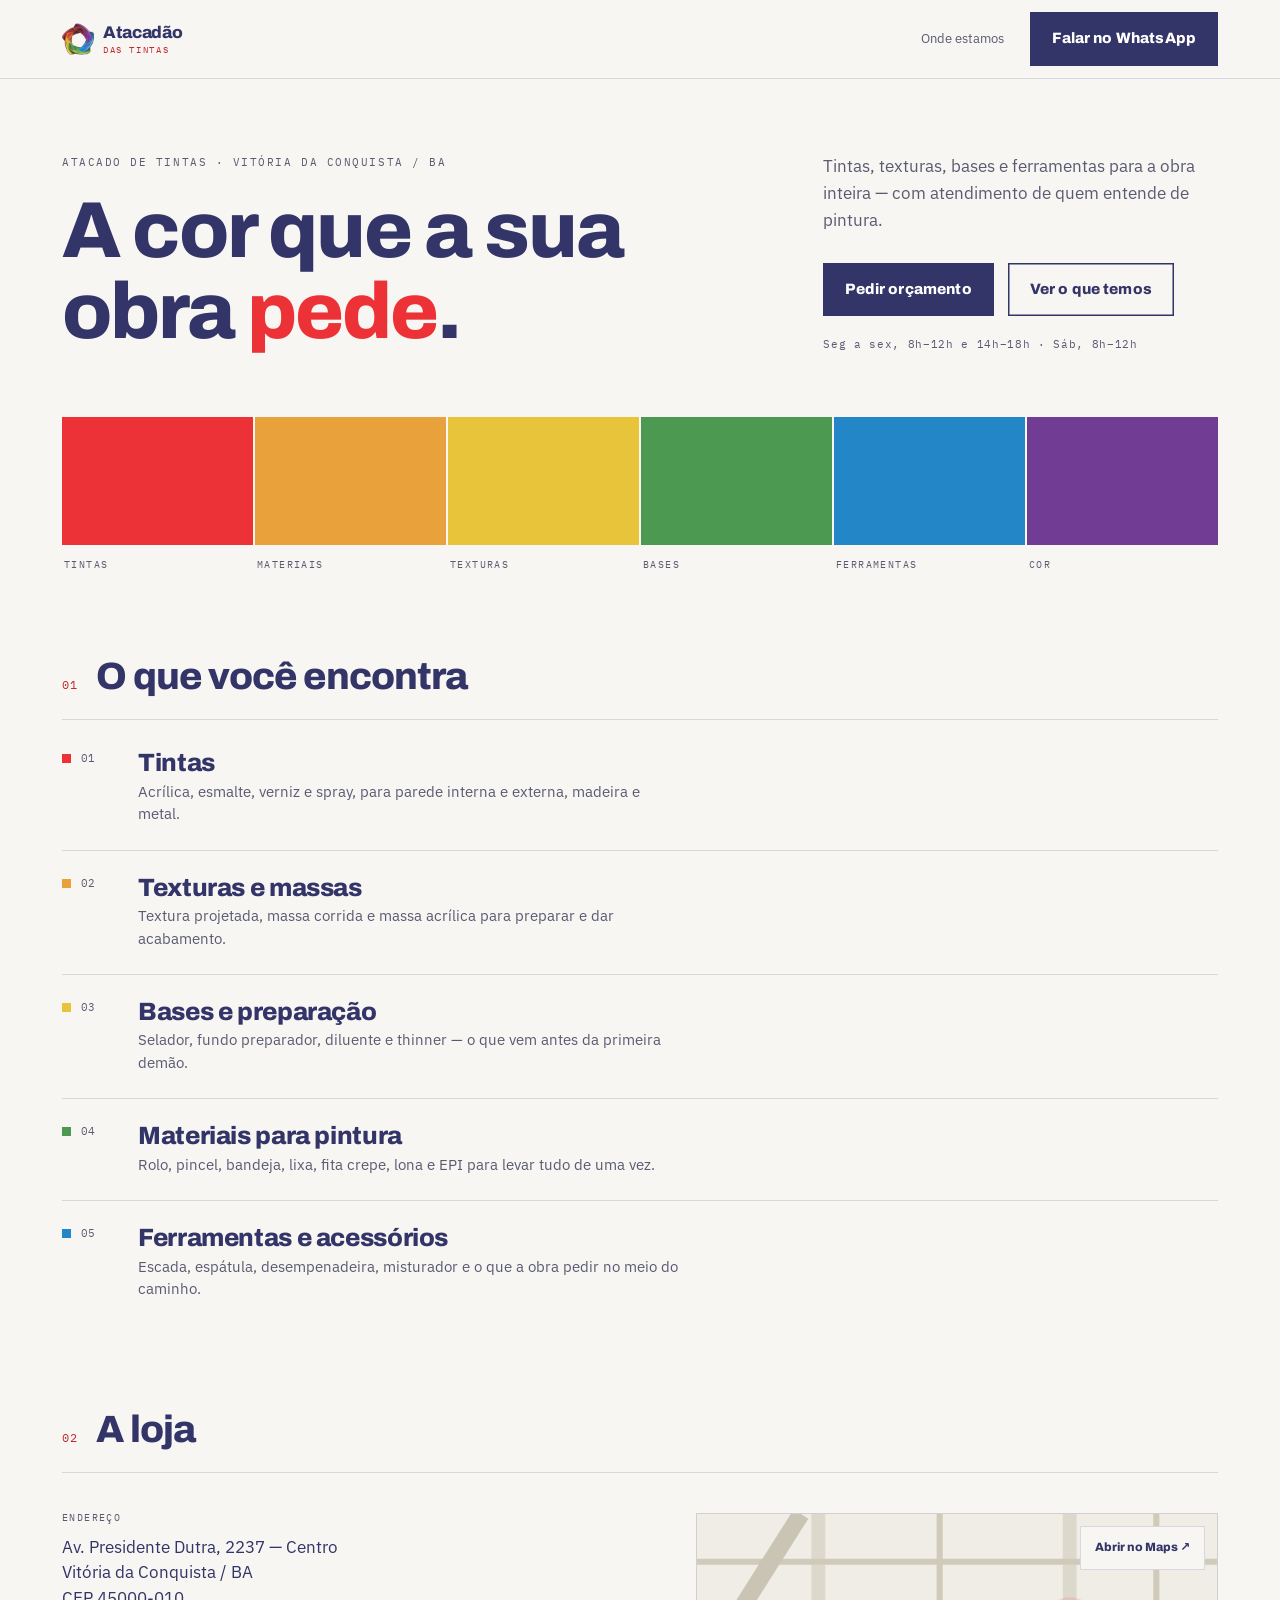
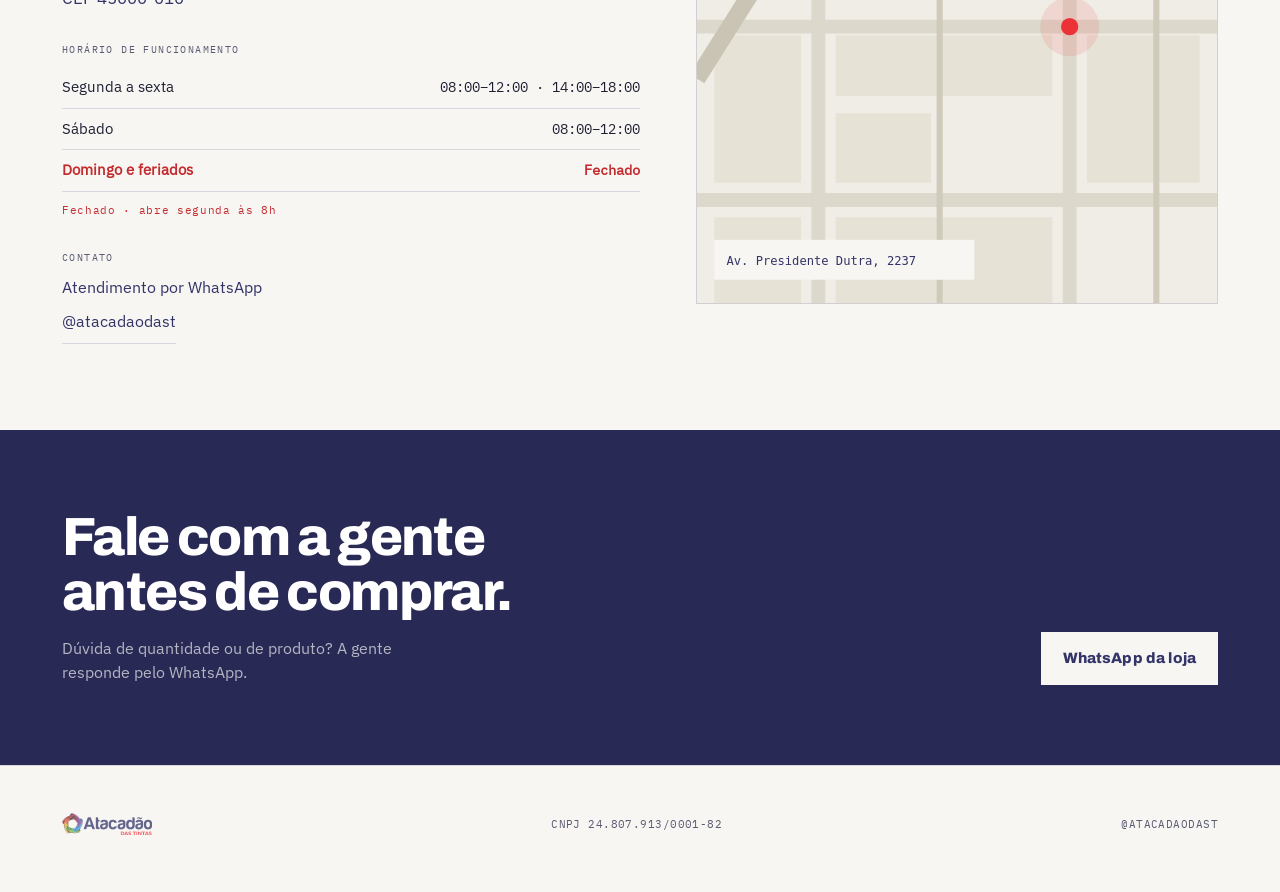
==== index.html @ 8b277cde "feat: novo titulo do hero" ====
<!doctype html>
<html lang="pt-BR">
<head>
<meta charset="utf-8">
<meta name="viewport" content="width=device-width,initial-scale=1">
<title>Atacadão das Tintas — Centro, Vitória da Conquista / BA</title>
<meta name="description" content="Tintas, texturas, bases e materiais para pintura em Vitória da Conquista. Atacado e varejo no Centro, com atendimento por WhatsApp.">
<link rel="canonical" href="https://atacadaodast.pages.dev/">
<meta property="og:type" content="website">
<meta property="og:site_name" content="Atacadão das Tintas — Centro, Vitória da Conquista">
<meta property="og:locale" content="pt_BR">
<meta property="og:url" content="https://atacadaodast.pages.dev/">
<meta property="og:title" content="Atacadão das Tintas — Centro, Vitória da Conquista / BA">
<meta property="og:description" content="Tintas, texturas, bases e materiais para pintura em Vitória da Conquista. Atacado e varejo no Centro, com atendimento por WhatsApp.">
<meta property="og:image" content="https://atacadaodast.pages.dev/assets/img/og-1200x630.png">
<meta property="og:image:width" content="1200">
<meta property="og:image:height" content="630">
<meta property="og:image:alt" content="Atacadão das Tintas — Vitória da Conquista / BA">
<meta name="twitter:card" content="summary_large_image">
<meta name="twitter:title" content="Atacadão das Tintas — Centro, Vitória da Conquista / BA">
<meta name="twitter:description" content="Tintas, texturas, bases e materiais para pintura em Vitória da Conquista. Atacado e varejo no Centro, com atendimento por WhatsApp.">
<meta name="twitter:image" content="https://atacadaodast.pages.dev/assets/img/og-1200x630.png">
<meta name="theme-color" content="#333468">
<link rel="icon" href="assets/img/favicon-32.png" sizes="32x32" type="image/png">
<link rel="icon" href="assets/img/favicon-16.png" sizes="16x16" type="image/png">
<link rel="apple-touch-icon" href="assets/img/apple-touch-icon.png">
<link rel="preload" href="assets/fonts/archivo-800.woff2" as="font" type="font/woff2" crossorigin>
<link rel="stylesheet" href="assets/css/tokens.css">
<link rel="stylesheet" href="assets/css/styles.css">
<script type="application/ld+json">
{
  "@context": "https://schema.org",
  "@type": "HardwareStore",
  "name": "Atacadão das Tintas",
  "url": "https://atacadaodast.pages.dev/",
  "image": "https://atacadaodast.pages.dev/assets/img/og-1200x630.png",
  "address": {
    "@type": "PostalAddress",
    "streetAddress": "Av. Presidente Dutra, 2237 — Centro",
    "addressLocality": "Vitória da Conquista",
    "addressRegion": "BA",
    "postalCode": "45000-010",
    "addressCountry": "BR"
  },
  "sameAs": ["https://www.instagram.com/atacadaodast/"],
  "openingHoursSpecification": [
    {
      "@type": "OpeningHoursSpecification",
      "dayOfWeek": ["Monday", "Tuesday", "Wednesday", "Thursday", "Friday"],
      "opens": "08:00",
      "closes": "12:00"
    },
    {
      "@type": "OpeningHoursSpecification",
      "dayOfWeek": ["Monday", "Tuesday", "Wednesday", "Thursday", "Friday"],
      "opens": "14:00",
      "closes": "18:00"
    },
    {
      "@type": "OpeningHoursSpecification",
      "dayOfWeek": "Saturday",
      "opens": "08:00",
      "closes": "12:00"
    }
  ]
}
</script>
</head>
<body>

<a class="skip" href="#produtos">Ir para o conteúdo</a>

<header class="bar">
  <div class="wrap bar-in">
    <a class="marca-link" href="#produtos" aria-label="Atacadão das Tintas — início">
      <img src="assets/img/simbolo-96.png" alt="" width="32" height="32">
      <span class="marca-texto">
        <span class="marca-nome">Atacadão</span>
        <span class="marca-sub">DAS TINTAS</span>
      </span>
    </a>
    <nav class="bar-nav">
      <a href="#loja">Onde estamos</a>
      <a class="btn btn-solid" href="#contato" data-pending="whatsapp">Falar no WhatsApp</a>
    </nav>
  </div>
</header>

<section class="hero">
  <div class="wrap">
    <div class="hero-grid">
      <div>
        <p class="eyebrow">Atacado de tintas · Vitória da Conquista / BA</p>
        <h1>A cor que a sua obra <em>pede</em>.</h1>
      </div>
      <div class="hero-side">
        <p class="lede">Tintas, texturas, bases e ferramentas para a obra inteira — com atendimento de quem entende de pintura.</p>
        <div class="ctas">
          <a class="btn btn-solid" href="#contato" data-pending="whatsapp">Pedir orçamento</a>
          <a class="btn btn-ghost" href="#produtos">Ver o que temos</a>
        </div>
        <p class="note">Seg a sex, 8h–12h e 14h–18h · Sáb, 8h–12h</p>
      </div>
    </div>
  </div>

  <div class="wrap">
    <div class="deck" aria-hidden="true">
      <div></div>
      <div></div>
      <div></div>
      <div></div>
      <div></div>
      <div></div>
    </div>
    <div class="deck-labels" aria-hidden="true">
      <span>Tintas</span><span>Materiais</span><span>Texturas</span><span>Bases</span><span>Ferramentas</span><span>Cor</span>
    </div>
  </div>
</section>

<main id="produtos" tabindex="-1">

  <section class="secao">
    <div class="wrap">
      <div class="sec-head"><span class="num">01</span><h2>O que você encontra</h2></div>

      <article class="linha-produto">
        <span class="indice"><i></i>01</span>
        <div>
          <h3>Tintas</h3>
          <p>Acrílica, esmalte, verniz e spray, para parede interna e externa, madeira e metal.</p>
        </div>
      </article>

      <article class="linha-produto">
        <span class="indice"><i></i>02</span>
        <div>
          <h3>Texturas e massas</h3>
          <p>Textura projetada, massa corrida e massa acrílica para preparar e dar acabamento.</p>
        </div>
      </article>

      <article class="linha-produto">
        <span class="indice"><i></i>03</span>
        <div>
          <h3>Bases e preparação</h3>
          <p>Selador, fundo preparador, diluente e thinner — o que vem antes da primeira demão.</p>
        </div>
      </article>

      <article class="linha-produto">
        <span class="indice"><i></i>04</span>
        <div>
          <h3>Materiais para pintura</h3>
          <p>Rolo, pincel, bandeja, lixa, fita crepe, lona e EPI para levar tudo de uma vez.</p>
        </div>
      </article>

      <article class="linha-produto">
        <span class="indice"><i></i>05</span>
        <div>
          <h3>Ferramentas e acessórios</h3>
          <p>Escada, espátula, desempenadeira, misturador e o que a obra pedir no meio do caminho.</p>
        </div>
      </article>
    </div>
  </section>

  <section class="secao secao-loja" id="loja">
    <div class="wrap">
      <div class="sec-head"><span class="num">02</span><h2>A loja</h2></div>
      <div class="loja">
        <div class="loja-info">
          <div class="bloco">
            <h3 class="rotulo">Endereço</h3>
            <address>Av. Presidente Dutra, 2237 — Centro<br>Vitória da Conquista / BA<br>CEP 45000-010</address>
          </div>

          <div class="bloco">
            <h3 class="rotulo">Horário de funcionamento</h3>
            <table class="horarios">
              <caption>Horário de funcionamento</caption>
              <tbody>
                <tr data-dias="1,2,3,4,5">
                  <th scope="row">Segunda a sexta</th>
                  <td>08:00–12:00 · 14:00–18:00</td>
                </tr>
                <tr data-dias="6">
                  <th scope="row">Sábado</th>
                  <td>08:00–12:00</td>
                </tr>
                <tr data-dias="0">
                  <th scope="row">Domingo e feriados</th>
                  <td>Fechado</td>
                </tr>
              </tbody>
            </table>
            <p class="status" data-status-horario></p>
          </div>

          <div class="bloco">
            <h3 class="rotulo">Contato</h3>
            <p class="contato-linha">Atendimento por WhatsApp</p>
            <p class="contato-linha"><a href="https://www.instagram.com/atacadaodast/" target="_blank" rel="noopener">@atacadaodast</a></p>
          </div>
        </div>

        <div class="mapcard">
          <img src="assets/img/mapa.svg" alt="Mapa esquemático da loja na Av. Presidente Dutra, 2237, Centro, Vitória da Conquista" width="600" height="450" loading="lazy">
          <a class="mapbtn" href="https://www.google.com/maps/search/?api=1&amp;query=Av.%20Presidente%20Dutra%2C%202237%20-%20Centro%2C%20Vit%C3%B3ria%20da%20Conquista%20-%20BA%2C%2045000-010" target="_blank" rel="noopener">Abrir no Maps ↗</a>
        </div>
      </div>
    </div>
  </section>

  <section class="cta" id="contato">
    <div class="wrap cta-in">
      <div>
        <h2>Fale com a gente antes de comprar.</h2>
        <p>Dúvida de quantidade ou de produto? A gente responde pelo WhatsApp.</p>
      </div>
      <a class="btn btn-paper" href="#" data-pending="whatsapp">WhatsApp da loja</a>
    </div>
  </section>

</main>

<footer class="foot">
  <div class="wrap foot-in">
    <img src="assets/img/logo-rodape.png" alt="Atacadão das Tintas" width="90" height="22" loading="lazy">
    <span class="mono">CNPJ 24.807.913/0001-82</span>
    <a class="mono" href="https://www.instagram.com/atacadaodast/" target="_blank" rel="noopener">@atacadaodast</a>
  </div>
</footer>

<script type="module" src="assets/js/hours.js"></script>
</body>
</html>
---- assets/css/tokens.css ----
/* ==========================================================================
   tokens.css — único lugar com valores de cor, tipografia e espaço.
   Nenhum componente deve usar hex; tudo passa por var(--token).
   Contraste verificado por tests/tokens.test.mjs.
   ========================================================================== */

/* ---- fontes auto-hospedadas (subset latino) ---- */
@font-face {
  font-family: "Archivo";
  src: url("../fonts/archivo-800.woff2") format("woff2");
  font-weight: 800;
  font-style: normal;
  font-display: swap;
}
@font-face {
  font-family: "IBM Plex Sans";
  src: url("../fonts/plex-sans-400.woff2") format("woff2");
  font-weight: 400;
  font-style: normal;
  font-display: swap;
}
@font-face {
  font-family: "IBM Plex Mono";
  src: url("../fonts/plex-mono-400.woff2") format("woff2");
  font-weight: 400;
  font-style: normal;
  font-display: swap;
}

:root {
  /* Cor — derivada da logo (spec §8.1) */
  --color-bg: #F7F6F3;          /* papel */
  --color-fg: #1F2033;          /* texto corrido */
  --color-heading: #333468;     /* navy da marca, títulos */
  --color-muted: #5A5B72;       /* texto secundário */
  --color-accent: #ED3237;      /* vermelho da marca: só texto >= 24px e elementos não textuais */
  --color-accent-text: #C42B2F; /* vermelho para texto pequeno (AA) */
  --color-dark: #282954;        /* bloco de CTA */
  --color-line: rgba(51, 52, 104, 0.16);
  --color-surface: #FFFFFF;     /* superfícies elevadas (botão sobre mapa) */
  --color-map: #EFEDE6;         /* fundo do cartão de mapa */
  --color-on-dark: #FFFFFF;     /* texto sobre o bloco escuro */
  --color-on-dark-muted: rgba(255, 255, 255, 0.65);

  /* Leque de cores do símbolo */
  --spectrum-1: #ED3237;
  --spectrum-2: #E9A13B;
  --spectrum-3: #E8C43B;
  --spectrum-4: #4C9A52;
  --spectrum-5: #2387C7;
  --spectrum-6: #703C94;

  /* Tipografia (spec §8.2) */
  --font-display: "Archivo", system-ui, -apple-system, "Segoe UI", sans-serif;
  --font-body: "IBM Plex Sans", system-ui, -apple-system, "Segoe UI", sans-serif;
  --font-mono: "IBM Plex Mono", ui-monospace, "Cascadia Mono", "Consolas", monospace;

  /* Escala de espaço */
  --step-1: 4px;
  --step-2: 8px;
  --step-3: 16px;
  --step-4: 24px;
  --step-5: 40px;
  --step-6: 64px;
  --step-7: 96px;

  --max-w: 1220px;
  --gutter: 32px;
}
---- assets/css/styles.css ----
/* ==========================================================================
   styles.css — layout e componentes. Nenhuma cor literal: tudo vem de tokens.
   ========================================================================== */

*,
*::before,
*::after { box-sizing: border-box; }

html { -webkit-text-size-adjust: 100%; }

body {
  margin: 0;
  background: var(--color-bg);
  color: var(--color-fg);
  font-family: var(--font-body);
  font-size: 16px;
  line-height: 1.55;
  -webkit-font-smoothing: antialiased;
}

h1, h2, h3 {
  margin: 0;
  font-family: var(--font-display);
  font-weight: 800;
  letter-spacing: -0.025em;
  line-height: 1.02;
}

p { margin: 0; }
a { color: inherit; }
img { display: block; max-width: 100%; }

:focus-visible {
  outline: 2px solid var(--color-accent-text);
  outline-offset: 3px;
}

section[id], main[id] { scroll-margin-top: var(--step-7); }

.wrap {
  max-width: var(--max-w);
  margin: 0 auto;
  padding: 0 var(--gutter);
}

.skip {
  position: absolute;
  left: -9999px;
  top: auto;
}
.skip:focus {
  left: 1rem;
  top: 1rem;
  z-index: 100;
  background: var(--color-bg);
  color: var(--color-heading);
  padding: 12px 16px;
  border: 1px solid var(--color-line);
  font-family: var(--font-mono);
  font-size: 12px;
}

.eyebrow,
.rotulo,
.num,
.mono {
  font-family: var(--font-mono);
  letter-spacing: 0.14em;
  text-transform: uppercase;
}

.eyebrow {
  font-size: 11px;
  color: var(--color-muted);
}

/* ---------- botões ---------- */

.btn {
  display: inline-flex;
  align-items: center;
  gap: 10px;
  padding: 15px 22px;
  border: 0;
  border-radius: 0;
  font-family: var(--font-display);
  font-weight: 700;
  font-size: 15px;
  letter-spacing: 0.01em;
  text-decoration: none;
  cursor: pointer;
  transition: transform 0.12s ease, background 0.12s ease;
}
.btn:hover { transform: translateY(-1px); }

.btn-solid {
  background: var(--color-heading);
  color: var(--color-on-dark);
}
.btn-solid:hover { background: var(--color-dark); }

.btn-ghost {
  background: transparent;
  color: var(--color-heading);
  box-shadow: inset 0 0 0 1.5px var(--color-heading);
}

.btn-paper {
  background: var(--color-bg);
  color: var(--color-heading);
}
.btn-paper:hover { background: var(--color-surface); }

/* ---------- cabeçalho ---------- */

.bar {
  position: sticky;
  top: 0;
  z-index: 20;
  background: var(--color-bg);
  border-bottom: 1px solid var(--color-line);
}

.bar-in {
  display: flex;
  align-items: center;
  justify-content: space-between;
  gap: var(--step-4);
  height: 78px;
}

.marca-link {
  display: flex;
  align-items: center;
  gap: 9px;
  min-height: 44px;
  text-decoration: none;
}
.marca-link img { width: 32px; height: 32px; }
.marca-texto {
  display: flex;
  flex-direction: column;
  justify-content: center;
  line-height: 1;
}
.marca-nome {
  font-family: var(--font-display);
  font-weight: 800;
  font-size: 17px;
  line-height: 1.05;
  letter-spacing: -0.02em;
  color: var(--color-heading);
}
.marca-sub {
  margin-top: 3px;
  font-family: var(--font-mono);
  font-size: 9px;
  letter-spacing: 0.18em;
  color: var(--color-accent-text);
}

.bar-nav {
  display: flex;
  align-items: center;
  gap: 26px;
  font-size: 13px;
}
.bar-nav a:not(.btn) {
  color: var(--color-muted);
  text-decoration: none;
}
.bar-nav a:not(.btn):hover { color: var(--color-heading); }

/* ---------- hero ---------- */

.hero { padding: 74px 0 0; }

.hero-grid {
  display: grid;
  grid-template-columns: 1.6fr 0.9fr;
  gap: 60px;
  align-items: end;
}

h1 {
  margin-top: 20px;
  max-width: 14ch;
  font-size: clamp(44px, 6.2vw, 82px);
  color: var(--color-heading);
}
h1 em {
  font-style: normal;
  color: var(--color-accent);
}

.lede {
  margin-bottom: 28px;
  font-size: 17px;
  line-height: 1.6;
  color: var(--color-muted);
}

.ctas {
  display: flex;
  flex-wrap: wrap;
  gap: 14px;
}

.note {
  margin-top: 20px;
  font-family: var(--font-mono);
  font-size: 11px;
  letter-spacing: 0.06em;
  color: var(--color-muted);
}

/* ---------- leque de cores ---------- */

.deck {
  display: grid;
  grid-template-columns: repeat(6, 1fr);
  gap: 2px;
  height: 128px;
  margin-top: var(--step-6);
  background: var(--color-bg);
}
.deck div:nth-child(1) { background: var(--spectrum-1); }
.deck div:nth-child(2) { background: var(--spectrum-2); }
.deck div:nth-child(3) { background: var(--spectrum-3); }
.deck div:nth-child(4) { background: var(--spectrum-4); }
.deck div:nth-child(5) { background: var(--spectrum-5); }
.deck div:nth-child(6) { background: var(--spectrum-6); }

.deck-labels {
  display: grid;
  grid-template-columns: repeat(6, 1fr);
  gap: 2px;
  padding-top: 12px;
}
.deck-labels span {
  padding-left: 2px;
  font-family: var(--font-mono);
  font-size: 10px;
  letter-spacing: 0.14em;
  text-transform: uppercase;
  color: var(--color-muted);
}

/* ---------- seções ---------- */

.secao { padding: 86px 0; }

.sec-head {
  display: flex;
  align-items: baseline;
  gap: 18px;
  margin-bottom: 6px;
  padding-bottom: 22px;
  border-bottom: 1px solid var(--color-line);
}
.num {
  font-size: 12px;
  letter-spacing: 0.1em;
  color: var(--color-accent-text);
}
.sec-head h2 {
  font-size: clamp(26px, 3vw, 38px);
  color: var(--color-heading);
}

/* ---------- linhas de produto ---------- */

.linha-produto {
  display: grid;
  grid-template-columns: 52px 1fr;
  gap: var(--step-4);
  align-items: start;
  padding: 24px 0;
  border-bottom: 1px solid var(--color-line);
}
.linha-produto:last-child { border-bottom: 0; }

.indice {
  display: flex;
  align-items: center;
  gap: 10px;
  font-family: var(--font-mono);
  font-size: 11px;
  color: var(--color-muted);
}
.indice i {
  display: block;
  flex: none;
  width: 9px;
  height: 9px;
}
.linha-produto:nth-of-type(1) .indice i { background: var(--spectrum-1); }
.linha-produto:nth-of-type(2) .indice i { background: var(--spectrum-2); }
.linha-produto:nth-of-type(3) .indice i { background: var(--spectrum-3); }
.linha-produto:nth-of-type(4) .indice i { background: var(--spectrum-4); }
.linha-produto:nth-of-type(5) .indice i { background: var(--spectrum-5); }

.linha-produto h3 {
  font-size: clamp(19px, 2vw, 25px);
  font-weight: 700;
  letter-spacing: -0.015em;
  color: var(--color-heading);
}
.linha-produto p {
  margin-top: 5px;
  max-width: 60ch;
  font-size: 14.5px;
  color: var(--color-muted);
}

/* ---------- a loja ---------- */

.secao-loja { padding-top: 0; }

.loja {
  display: grid;
  grid-template-columns: 1.05fr 0.95fr;
  gap: 56px;
  align-items: start;
  margin-top: var(--step-5);
}

.bloco { margin-bottom: 34px; }
.bloco:last-child { margin-bottom: 0; }

.rotulo {
  margin-bottom: 12px;
  font-size: 10px;
  font-weight: 500;
  color: var(--color-muted);
}

address {
  font-style: normal;
  font-size: 17px;
  line-height: 1.5;
  color: var(--color-heading);
}

.horarios {
  width: 100%;
  border-collapse: collapse;
  font-size: 14.5px;
}
.horarios caption {
  position: absolute;
  width: 1px;
  height: 1px;
  overflow: hidden;
  clip-path: inset(50%);
  white-space: nowrap;
}
.horarios th {
  padding: 9px 0;
  border-bottom: 1px solid var(--color-line);
  font-weight: 400;
  text-align: left;
}
.horarios td {
  padding: 9px 0;
  border-bottom: 1px solid var(--color-line);
  font-family: var(--font-mono);
  font-size: 13.5px;
  font-variant-numeric: tabular-nums;
  text-align: right;
}
.horarios tr.hoje th,
.horarios tr.hoje td {
  color: var(--color-accent-text);
  font-weight: 600;
}

.status {
  min-height: 1em;
  margin-top: 10px;
  font-family: var(--font-mono);
  font-size: 11px;
  letter-spacing: 0.06em;
  color: var(--color-accent-text);
}

.contato-linha { font-size: 16px; color: var(--color-heading); }
.contato-linha a {
  display: inline-flex;
  align-items: center;
  min-height: 44px;
  text-decoration: none;
  border-bottom: 1px solid var(--color-line);
}
.contato-linha a:hover { border-bottom-color: var(--color-accent); }

/* ---------- mapa ---------- */

.mapcard {
  position: relative;
  overflow: hidden;
  aspect-ratio: 4 / 3;
  border: 1px solid var(--color-line);
  background: var(--color-map);
}
.mapcard img {
  display: block;
  width: 100%;
  height: auto;
}
.mapbtn {
  position: absolute;
  top: 12px;
  right: 12px;
  display: inline-flex;
  align-items: center;
  min-height: 44px;
  padding: 10px 14px;
  border: 1px solid var(--color-line);
  background: var(--color-bg);
  color: var(--color-heading);
  font-family: var(--font-display);
  font-weight: 700;
  font-size: 12px;
  text-decoration: none;
}
.mapbtn:hover { background: var(--color-surface); }

/* ---------- CTA final ---------- */

.cta {
  padding: 80px 0;
  background: var(--color-dark);
  color: var(--color-on-dark);
}
.cta :focus-visible {
  outline: 2px solid var(--color-on-dark);
  outline-offset: 3px;
}
.cta-in {
  display: flex;
  flex-wrap: wrap;
  align-items: flex-end;
  justify-content: space-between;
  gap: var(--step-5);
}
.cta h2 {
  max-width: 16ch;
  font-size: clamp(30px, 4.2vw, 54px);
  letter-spacing: -0.03em;
}
.cta p {
  max-width: 38ch;
  margin-top: 16px;
  font-size: 16px;
  color: var(--color-on-dark-muted);
}

/* ---------- rodapé ---------- */

.foot {
  padding: 36px 0 46px;
  border-top: 1px solid var(--color-line);
  font-size: 12px;
  color: var(--color-muted);
}
.foot-in {
  display: flex;
  flex-wrap: wrap;
  align-items: center;
  justify-content: space-between;
  gap: var(--step-4);
}
.foot img { width: auto; height: 22px; opacity: 0.75; }
.foot .mono {
  font-size: 11px;
  letter-spacing: 0.04em;
  text-decoration: none;
}
.foot a {
  display: inline-flex;
  align-items: center;
  min-height: 44px;
}
.foot a:hover { color: var(--color-heading); }

@media (prefers-reduced-motion: reduce) {
  .btn,
  .btn:hover {
    transition: none;
    transform: none;
  }
}

/* ---------- mobile ---------- */

@media (max-width: 900px) {
  :root { --gutter: 20px; }

  .bar { position: static; }
  .bar-in { height: 68px; }
  .marca-link img { width: 28px; height: 28px; }
  .marca-nome { font-size: 15px; }
  .marca-sub { display: none; }
  .bar-nav { gap: 12px; }
  .bar-nav a:not(.btn) { display: none; }
  .bar-nav .btn { min-height: 44px; padding: 12px 14px; font-size: 13px; }

  .hero { padding: 44px 0 0; }
  .hero-grid { grid-template-columns: 1fr; gap: 28px; align-items: start; }
  h1 { max-width: 14ch; font-size: clamp(38px, 11vw, 56px); }

  .deck { grid-template-columns: repeat(6, 1fr); gap: 1px; height: 72px; margin-top: 36px; }
  .deck-labels { display: none; }

  .secao { padding: 56px 0; }
  .secao-loja { padding-top: 0; }
  .loja { grid-template-columns: 1fr; gap: 36px; }
  .linha-produto { grid-template-columns: 34px 1fr; gap: 16px; }
  .horarios td { white-space: nowrap; }

  .cta { padding: 56px 0; }
  .foot { padding: 28px 0 36px; }
}

/* ---------- tablet (iPad em p� e deitado) ---------- */

@media (min-width: 901px) and (max-width: 1120px) {
  .hero { padding: 56px 0 0; }
  .hero-grid { grid-template-columns: 1fr; gap: 28px; align-items: start; }
  .hero-side { max-width: 52ch; }
  h1 { max-width: 15ch; font-size: clamp(48px, 7.4vw, 76px); }

  .secao { padding: 68px 0; }
  .secao-loja { padding-top: 0; }
  .loja { grid-template-columns: 1fr 1fr; gap: 36px; }
  .linha-produto { grid-template-columns: 44px 1fr; }
}
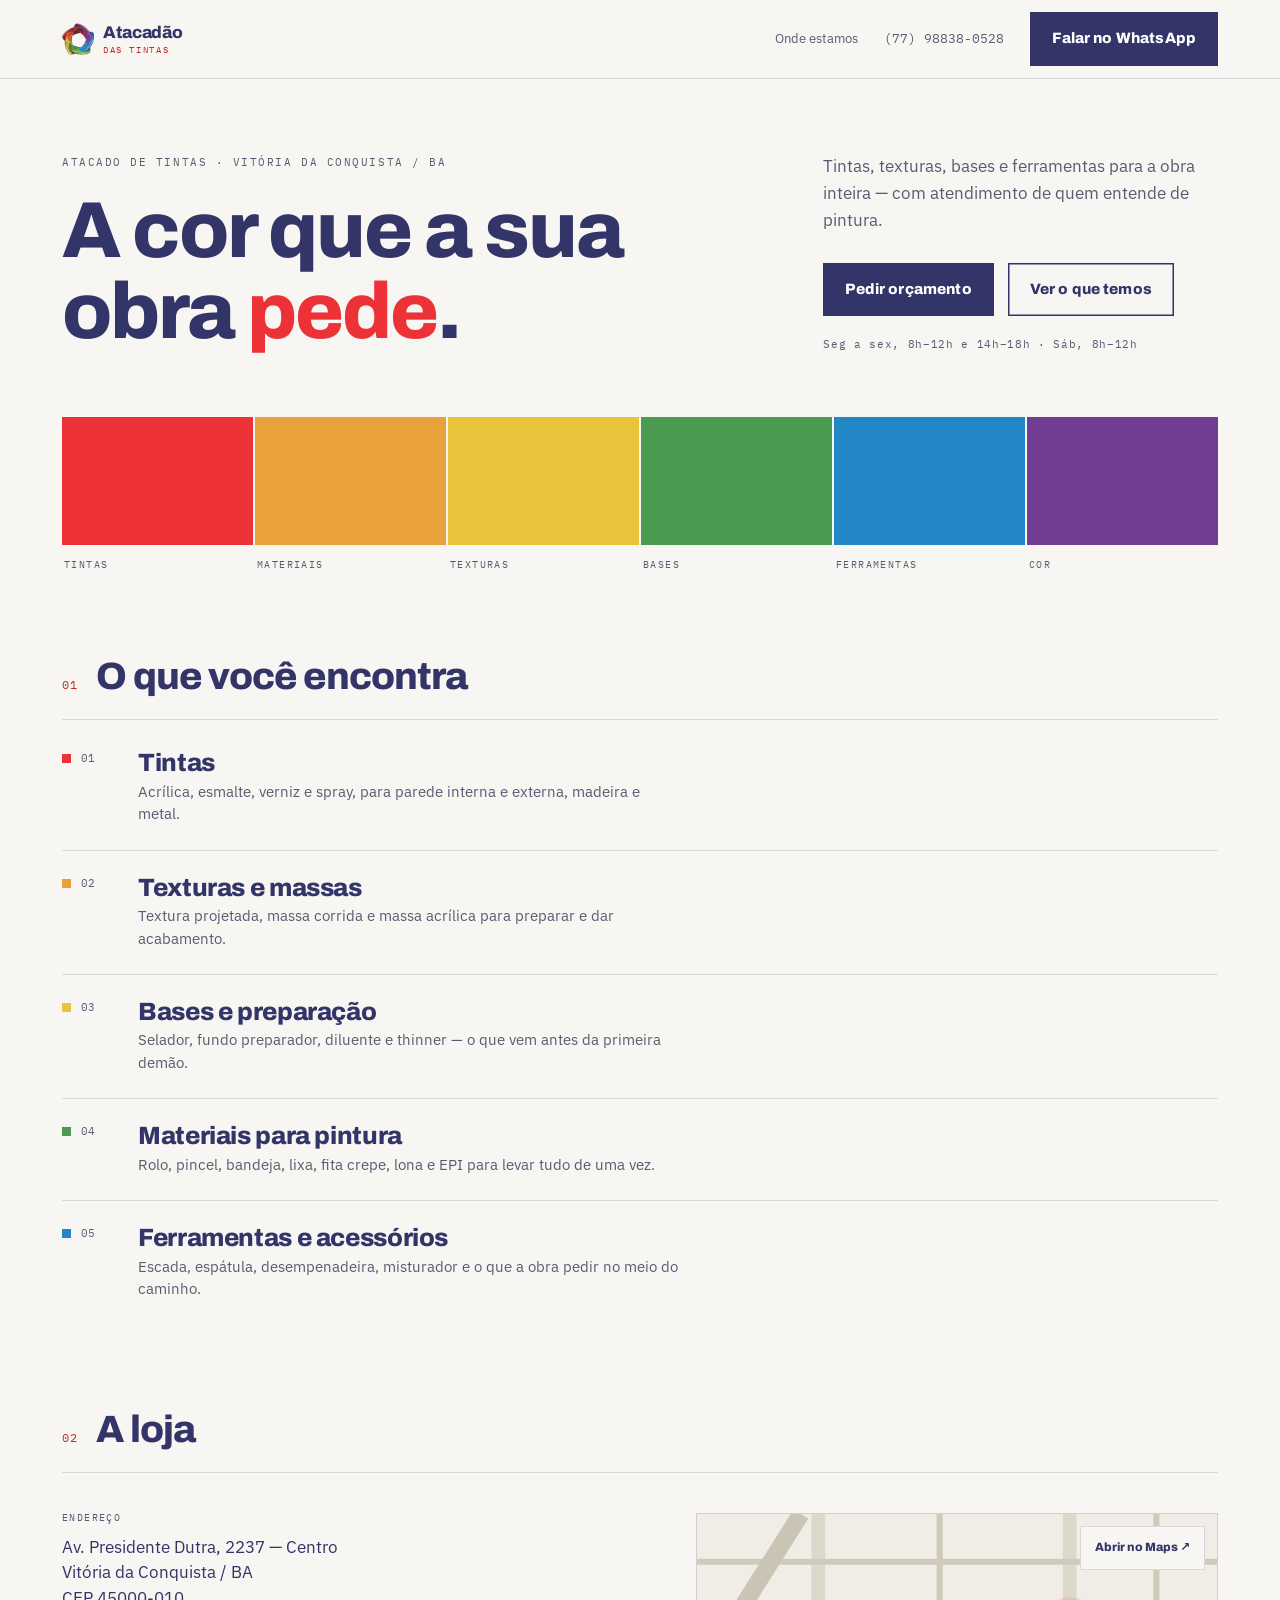
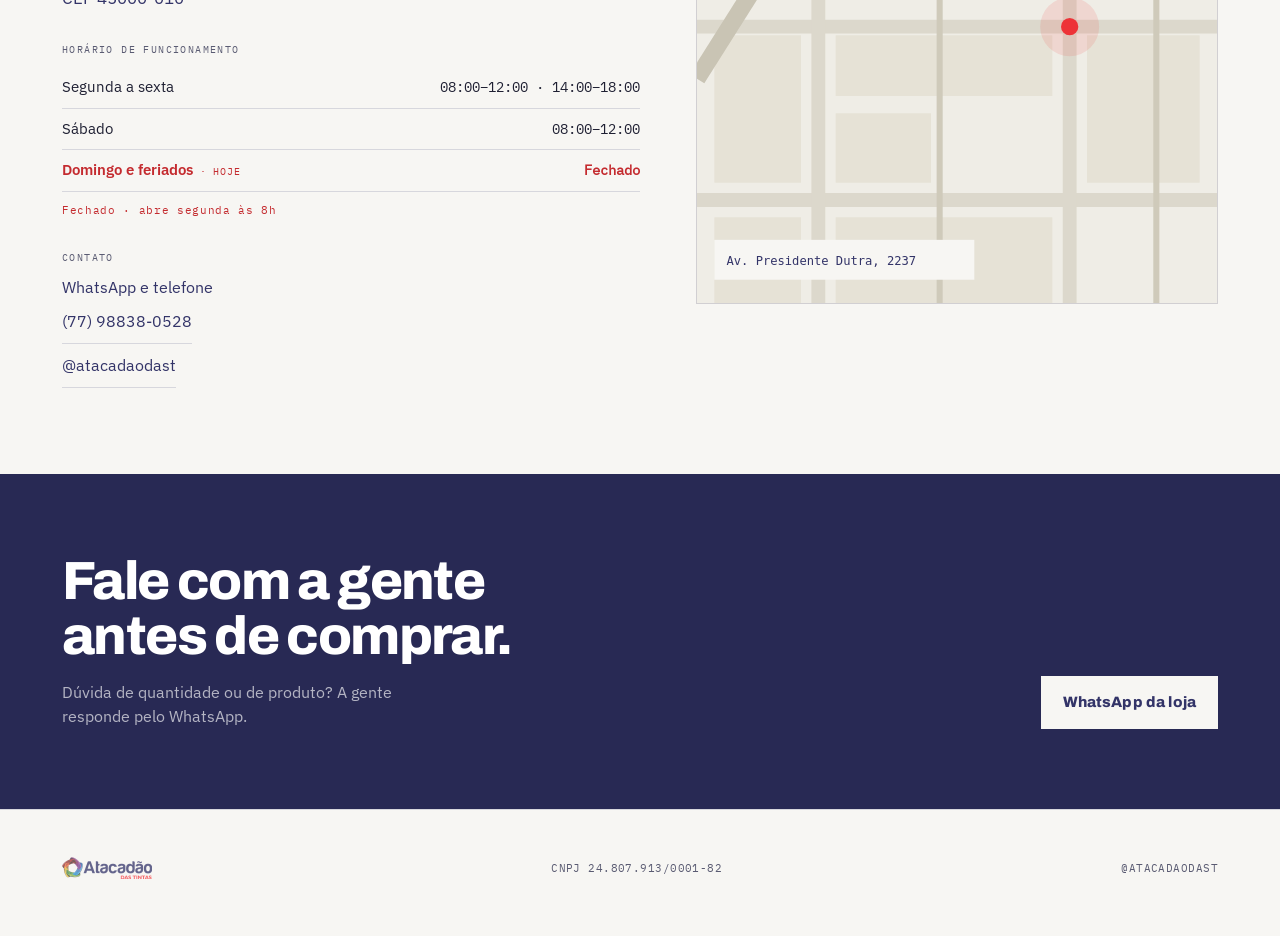
==== commit 82e7edde: "feat: fecha tres pendencias da spec (telefone, dia atual, fonte 600) A) telefone clicavel com tel:+5" ====
--- a/index.html
+++ b/index.html
@@ -5,21 +5,21 @@
 <meta name="viewport" content="width=device-width,initial-scale=1">
 <title>Atacadão das Tintas — Centro, Vitória da Conquista / BA</title>
 <meta name="description" content="Tintas, texturas, bases e materiais para pintura em Vitória da Conquista. Atacado e varejo no Centro, com atendimento por WhatsApp.">
-<link rel="canonical" href="https://atacadaodast.pages.dev/">
+<link rel="canonical" href="https://atacadaodastintas.netlify.app/">
 <meta property="og:type" content="website">
 <meta property="og:site_name" content="Atacadão das Tintas — Centro, Vitória da Conquista">
 <meta property="og:locale" content="pt_BR">
-<meta property="og:url" content="https://atacadaodast.pages.dev/">
+<meta property="og:url" content="https://atacadaodastintas.netlify.app/">
 <meta property="og:title" content="Atacadão das Tintas — Centro, Vitória da Conquista / BA">
 <meta property="og:description" content="Tintas, texturas, bases e materiais para pintura em Vitória da Conquista. Atacado e varejo no Centro, com atendimento por WhatsApp.">
-<meta property="og:image" content="https://atacadaodast.pages.dev/assets/img/og-1200x630.png">
+<meta property="og:image" content="https://atacadaodastintas.netlify.app/assets/img/og-1200x630.png">
 <meta property="og:image:width" content="1200">
 <meta property="og:image:height" content="630">
 <meta property="og:image:alt" content="Atacadão das Tintas — Vitória da Conquista / BA">
 <meta name="twitter:card" content="summary_large_image">
 <meta name="twitter:title" content="Atacadão das Tintas — Centro, Vitória da Conquista / BA">
 <meta name="twitter:description" content="Tintas, texturas, bases e materiais para pintura em Vitória da Conquista. Atacado e varejo no Centro, com atendimento por WhatsApp.">
-<meta name="twitter:image" content="https://atacadaodast.pages.dev/assets/img/og-1200x630.png">
+<meta name="twitter:image" content="https://atacadaodastintas.netlify.app/assets/img/og-1200x630.png">
 <meta name="theme-color" content="#333468">
 <link rel="icon" href="assets/img/favicon-32.png" sizes="32x32" type="image/png">
 <link rel="icon" href="assets/img/favicon-16.png" sizes="16x16" type="image/png">
@@ -32,8 +32,8 @@
   "@context": "https://schema.org",
   "@type": "HardwareStore",
   "name": "Atacadão das Tintas",
-  "url": "https://atacadaodast.pages.dev/",
-  "image": "https://atacadaodast.pages.dev/assets/img/og-1200x630.png",
+  "url": "https://atacadaodastintas.netlify.app/",
+  "image": "https://atacadaodastintas.netlify.app/assets/img/og-1200x630.png",
   "address": {
     "@type": "PostalAddress",
     "streetAddress": "Av. Presidente Dutra, 2237 — Centro",
@@ -42,6 +42,7 @@
     "postalCode": "45000-010",
     "addressCountry": "BR"
   },
+  "telephone": "+55 77 98838-0528",
   "sameAs": ["https://www.instagram.com/atacadaodast/"],
   "openingHoursSpecification": [
     {
@@ -81,7 +82,8 @@
     </a>
     <nav class="bar-nav">
       <a href="#loja">Onde estamos</a>
-      <a class="btn btn-solid" href="#contato" data-pending="whatsapp">Falar no WhatsApp</a>
+      <a class="bar-tel" href="tel:+5577988380528">(77) 98838-0528</a>
+      <a class="btn btn-solid" href="https://wa.me/5577988380528">Falar no WhatsApp</a>
     </nav>
   </div>
 </header>
@@ -96,7 +98,7 @@
       <div class="hero-side">
         <p class="lede">Tintas, texturas, bases e ferramentas para a obra inteira — com atendimento de quem entende de pintura.</p>
         <div class="ctas">
-          <a class="btn btn-solid" href="#contato" data-pending="whatsapp">Pedir orçamento</a>
+          <a class="btn btn-solid" href="https://wa.me/5577988380528">Pedir orçamento</a>
           <a class="btn btn-ghost" href="#produtos">Ver o que temos</a>
         </div>
         <p class="note">Seg a sex, 8h–12h e 14h–18h · Sáb, 8h–12h</p>
@@ -201,7 +203,8 @@
 
           <div class="bloco">
             <h3 class="rotulo">Contato</h3>
-            <p class="contato-linha">Atendimento por WhatsApp</p>
+            <p class="contato-linha">WhatsApp e telefone</p>
+            <p class="contato-linha"><a href="tel:+5577988380528">(77) 98838-0528</a></p>
             <p class="contato-linha"><a href="https://www.instagram.com/atacadaodast/" target="_blank" rel="noopener">@atacadaodast</a></p>
           </div>
         </div>
@@ -220,7 +223,7 @@
         <h2>Fale com a gente antes de comprar.</h2>
         <p>Dúvida de quantidade ou de produto? A gente responde pelo WhatsApp.</p>
       </div>
-      <a class="btn btn-paper" href="#" data-pending="whatsapp">WhatsApp da loja</a>
+      <a class="btn btn-paper" href="https://wa.me/5577988380528">WhatsApp da loja</a>
     </div>
   </section>
 
--- a/assets/css/tokens.css
+++ b/assets/css/tokens.css
@@ -16,6 +16,13 @@
   font-family: "IBM Plex Sans";
   src: url("../fonts/plex-sans-400.woff2") format("woff2");
   font-weight: 400;
+  font-style: normal;
+  font-display: swap;
+}
+@font-face {
+  font-family: "IBM Plex Sans";
+  src: url("../fonts/plex-sans-600.woff2") format("woff2");
+  font-weight: 600;
   font-style: normal;
   font-display: swap;
 }
--- a/assets/css/styles.css
+++ b/assets/css/styles.css
@@ -170,6 +170,8 @@
   text-decoration: none;
 }
 .bar-nav a:not(.btn):hover { color: var(--color-heading); }
+/* telefone: mono para os dígitos alinharem com a tabela de horários */
+.bar-tel { font-family: var(--font-mono); font-variant-numeric: tabular-nums; }
 
 /* ---------- hero ---------- */
 
@@ -373,6 +375,16 @@
 .horarios tr.hoje td {
   color: var(--color-accent-text);
   font-weight: 600;
+}
+/* "hoje" em texto: o destaque nao pode depender so da cor (§11.7) */
+.horarios tr.hoje th::after {
+  content: " · hoje";
+  font-family: var(--font-mono);
+  font-size: 10px;
+  font-weight: 400;
+  letter-spacing: 0.08em;
+  text-transform: uppercase;
+  white-space: nowrap;
 }
 
 .status {
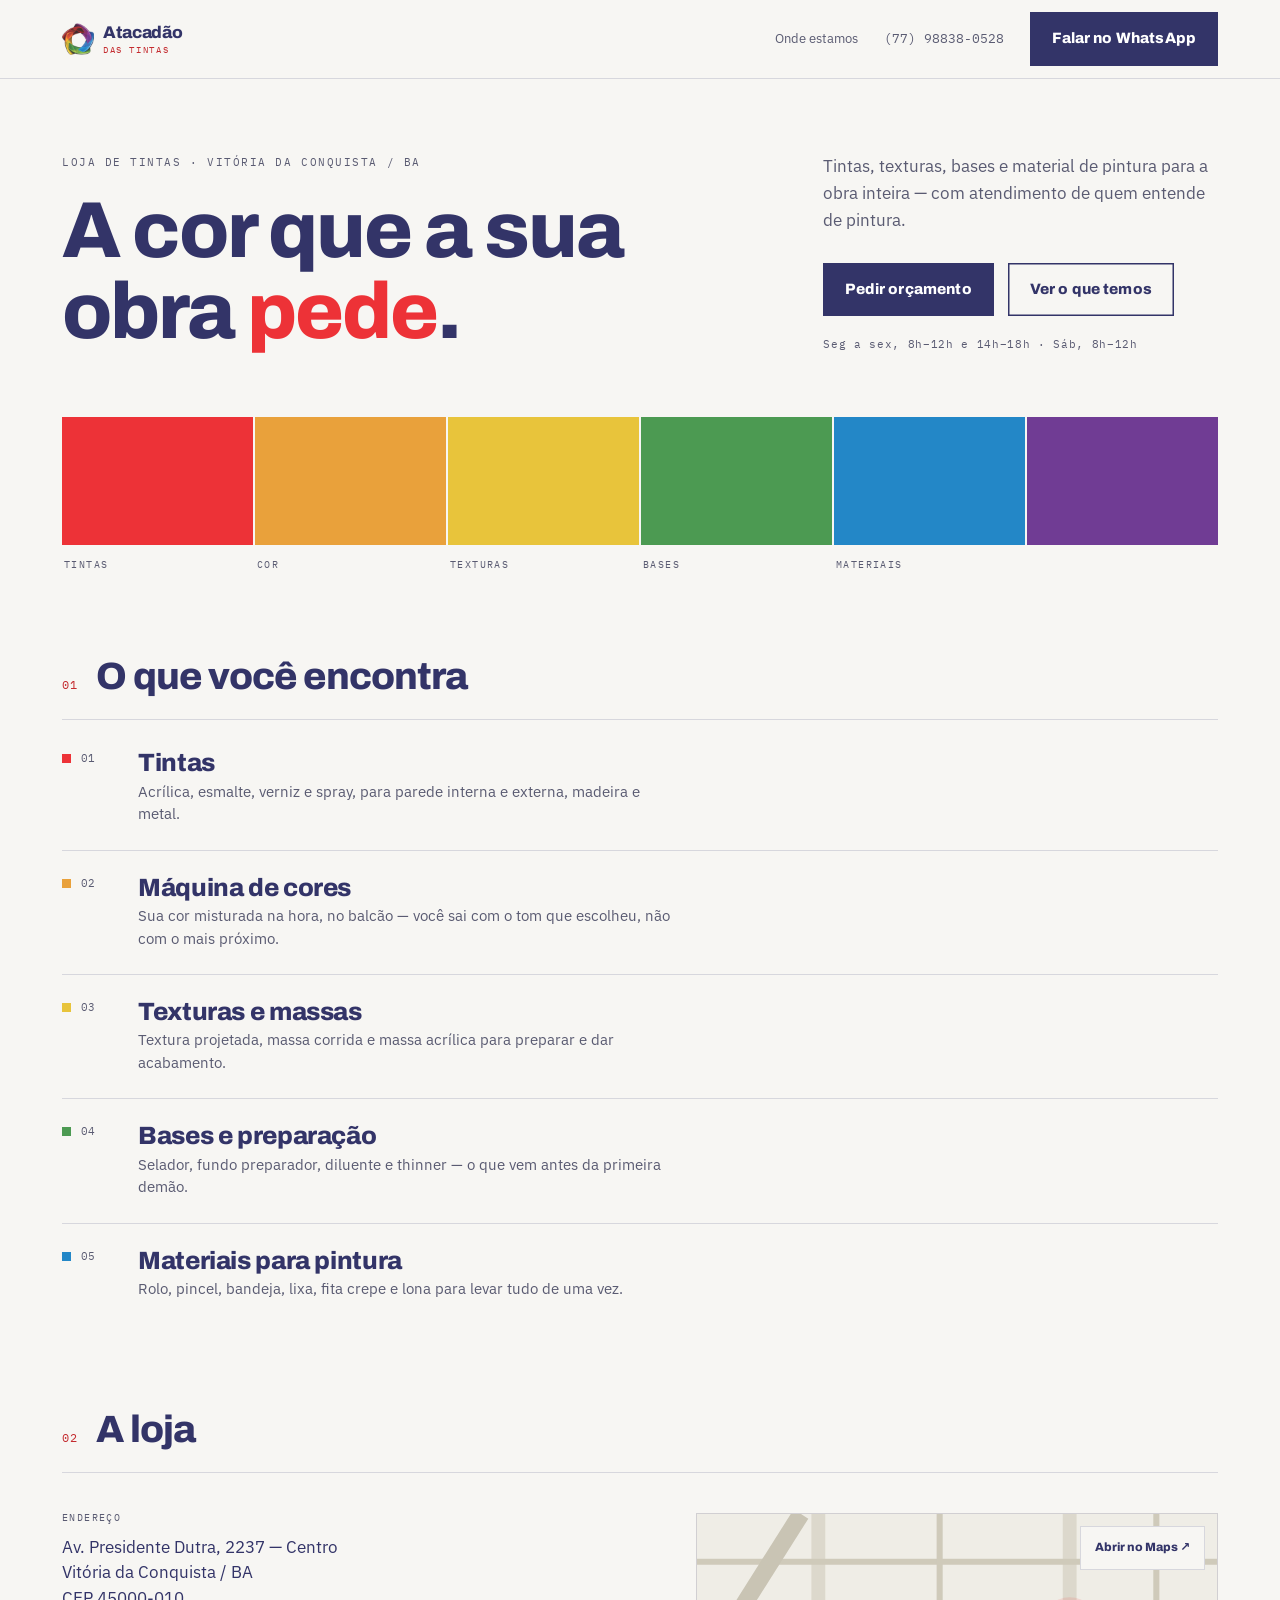
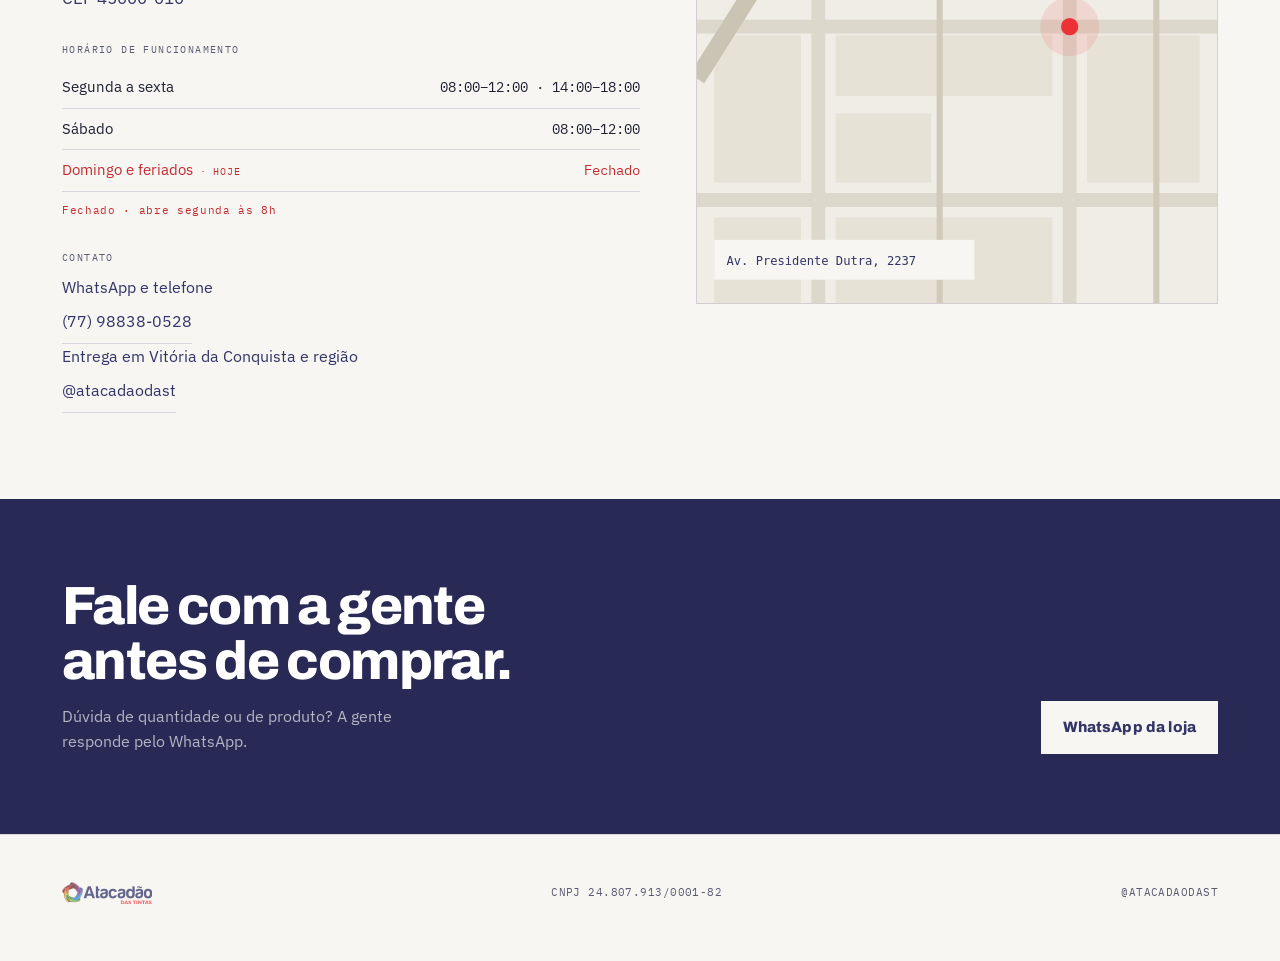
==== commit f3e920fe: "feat: conteudo de produtos confirmado pelo dono Maquina de cores entra como linha 02 (o leque ja diz" ====
--- a/index.html
+++ b/index.html
@@ -92,11 +92,11 @@
   <div class="wrap">
     <div class="hero-grid">
       <div>
-        <p class="eyebrow">Atacado de tintas · Vitória da Conquista / BA</p>
+        <p class="eyebrow">Loja de tintas · Vitória da Conquista / BA</p>
         <h1>A cor que a sua obra <em>pede</em>.</h1>
       </div>
       <div class="hero-side">
-        <p class="lede">Tintas, texturas, bases e ferramentas para a obra inteira — com atendimento de quem entende de pintura.</p>
+        <p class="lede">Tintas, texturas, bases e material de pintura para a obra inteira — com atendimento de quem entende de pintura.</p>
         <div class="ctas">
           <a class="btn btn-solid" href="https://wa.me/5577988380528">Pedir orçamento</a>
           <a class="btn btn-ghost" href="#produtos">Ver o que temos</a>
@@ -116,7 +116,7 @@
       <div></div>
     </div>
     <div class="deck-labels" aria-hidden="true">
-      <span>Tintas</span><span>Materiais</span><span>Texturas</span><span>Bases</span><span>Ferramentas</span><span>Cor</span>
+      <span>Tintas</span><span>Cor</span><span>Texturas</span><span>Bases</span><span>Materiais</span>
     </div>
   </div>
 </section>
@@ -138,13 +138,21 @@
       <article class="linha-produto">
         <span class="indice"><i></i>02</span>
         <div>
+          <h3>Máquina de cores</h3>
+          <p>Sua cor misturada na hora, no balcão — você sai com o tom que escolheu, não com o mais próximo.</p>
+        </div>
+      </article>
+
+      <article class="linha-produto">
+        <span class="indice"><i></i>03</span>
+        <div>
           <h3>Texturas e massas</h3>
           <p>Textura projetada, massa corrida e massa acrílica para preparar e dar acabamento.</p>
         </div>
       </article>
 
       <article class="linha-produto">
-        <span class="indice"><i></i>03</span>
+        <span class="indice"><i></i>04</span>
         <div>
           <h3>Bases e preparação</h3>
           <p>Selador, fundo preparador, diluente e thinner — o que vem antes da primeira demão.</p>
@@ -152,18 +160,10 @@
       </article>
 
       <article class="linha-produto">
-        <span class="indice"><i></i>04</span>
+        <span class="indice"><i></i>05</span>
         <div>
           <h3>Materiais para pintura</h3>
-          <p>Rolo, pincel, bandeja, lixa, fita crepe, lona e EPI para levar tudo de uma vez.</p>
-        </div>
-      </article>
-
-      <article class="linha-produto">
-        <span class="indice"><i></i>05</span>
-        <div>
-          <h3>Ferramentas e acessórios</h3>
-          <p>Escada, espátula, desempenadeira, misturador e o que a obra pedir no meio do caminho.</p>
+          <p>Rolo, pincel, bandeja, lixa, fita crepe e lona para levar tudo de uma vez.</p>
         </div>
       </article>
     </div>
@@ -205,6 +205,7 @@
             <h3 class="rotulo">Contato</h3>
             <p class="contato-linha">WhatsApp e telefone</p>
             <p class="contato-linha"><a href="tel:+5577988380528">(77) 98838-0528</a></p>
+            <p class="contato-linha">Entrega em Vitória da Conquista e região</p>
             <p class="contato-linha"><a href="https://www.instagram.com/atacadaodast/" target="_blank" rel="noopener">@atacadaodast</a></p>
           </div>
         </div>
--- a/assets/css/tokens.css
+++ b/assets/css/tokens.css
@@ -16,13 +16,6 @@
   font-family: "IBM Plex Sans";
   src: url("../fonts/plex-sans-400.woff2") format("woff2");
   font-weight: 400;
-  font-style: normal;
-  font-display: swap;
-}
-@font-face {
-  font-family: "IBM Plex Sans";
-  src: url("../fonts/plex-sans-600.woff2") format("woff2");
-  font-weight: 600;
   font-style: normal;
   font-display: swap;
 }
--- a/assets/css/styles.css
+++ b/assets/css/styles.css
@@ -333,7 +333,7 @@
 .rotulo {
   margin-bottom: 12px;
   font-size: 10px;
-  font-weight: 500;
+  font-weight: 400;
   color: var(--color-muted);
 }
 
@@ -374,7 +374,6 @@
 .horarios tr.hoje th,
 .horarios tr.hoje td {
   color: var(--color-accent-text);
-  font-weight: 600;
 }
 /* "hoje" em texto: o destaque nao pode depender so da cor (§11.7) */
 .horarios tr.hoje th::after {
